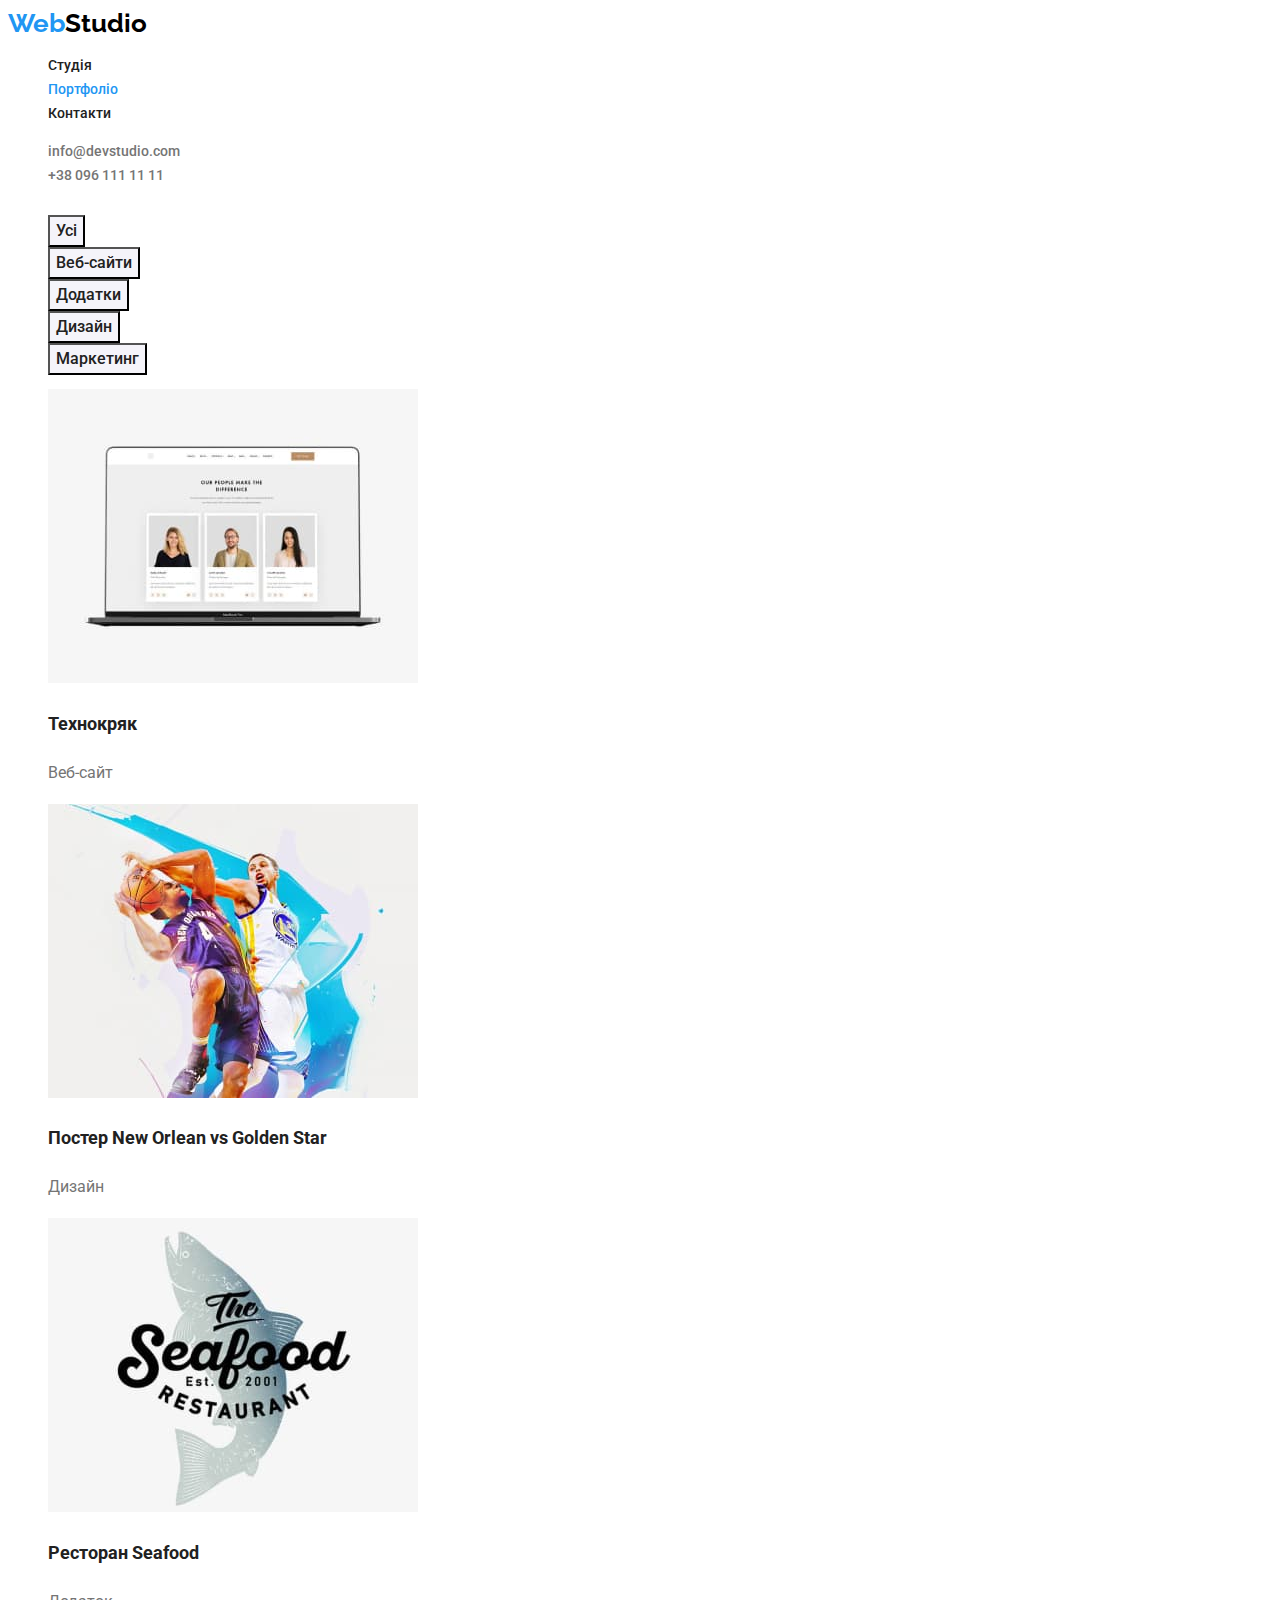
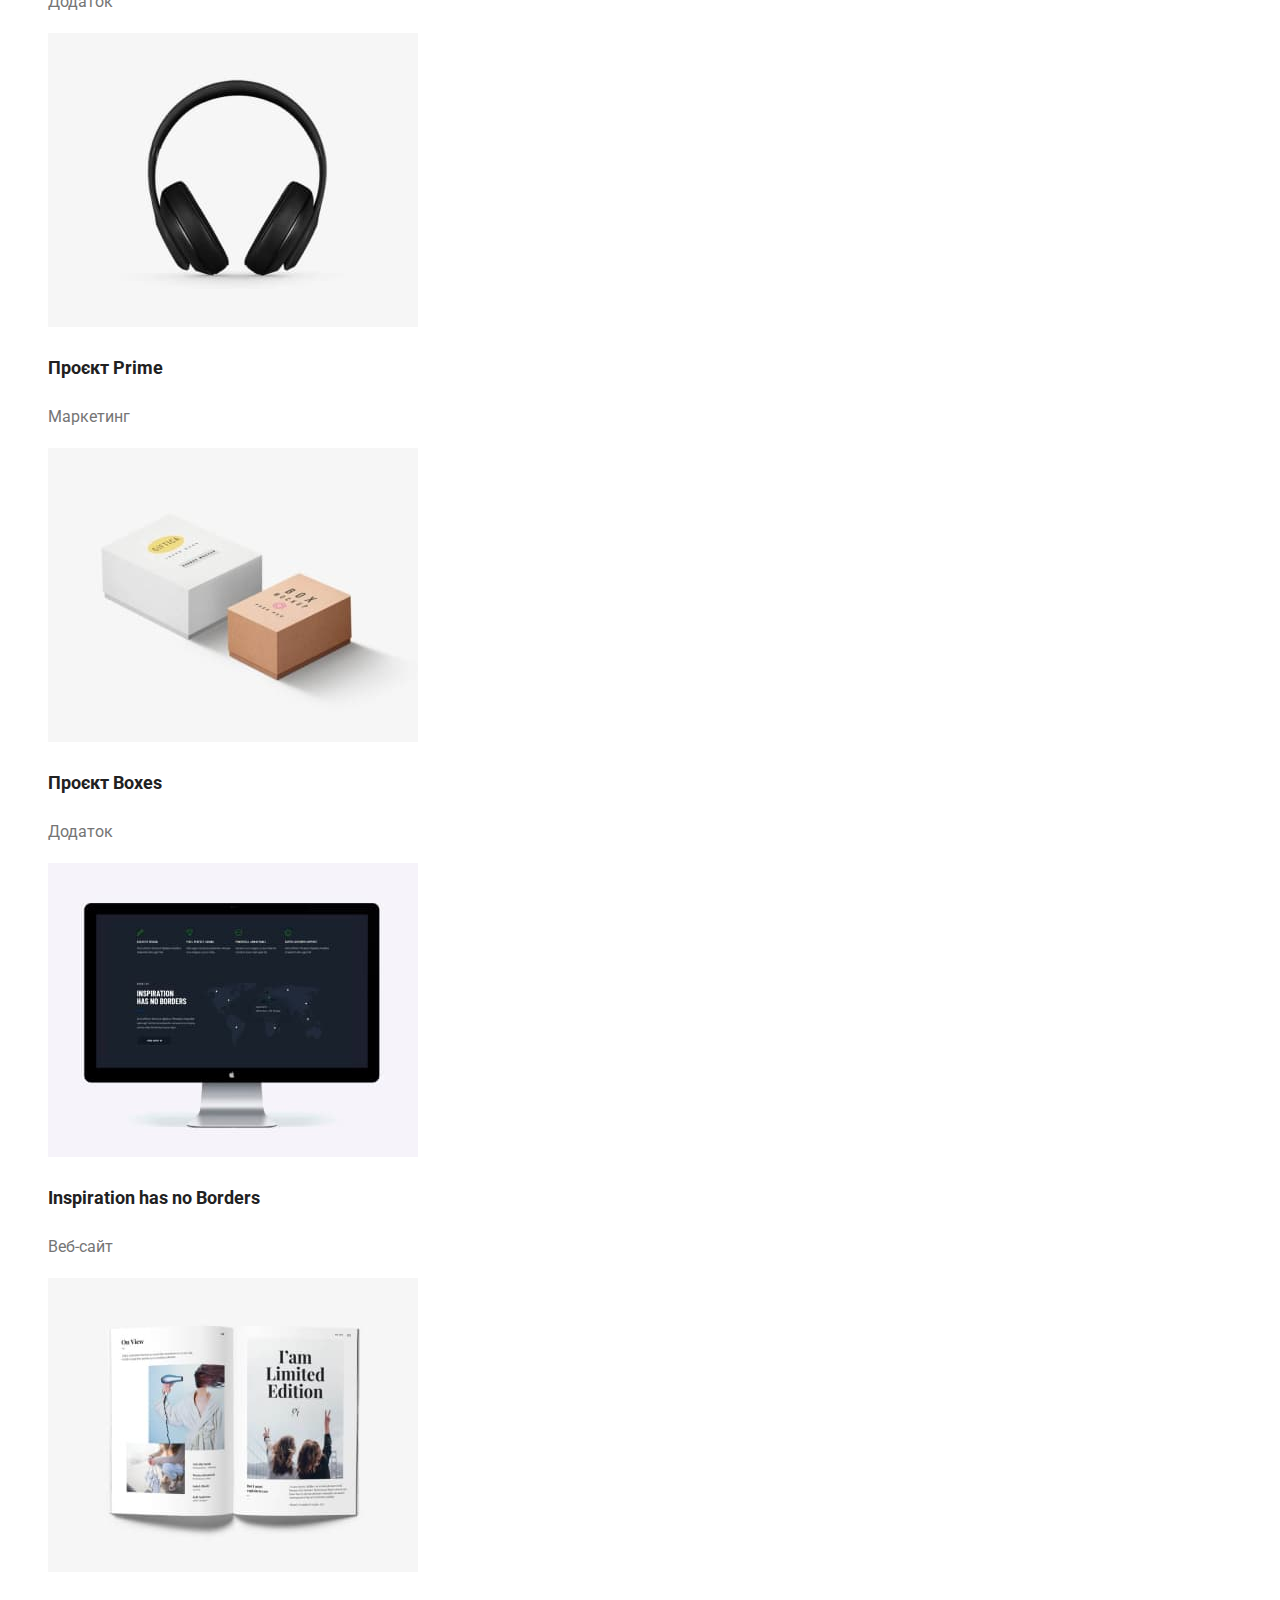
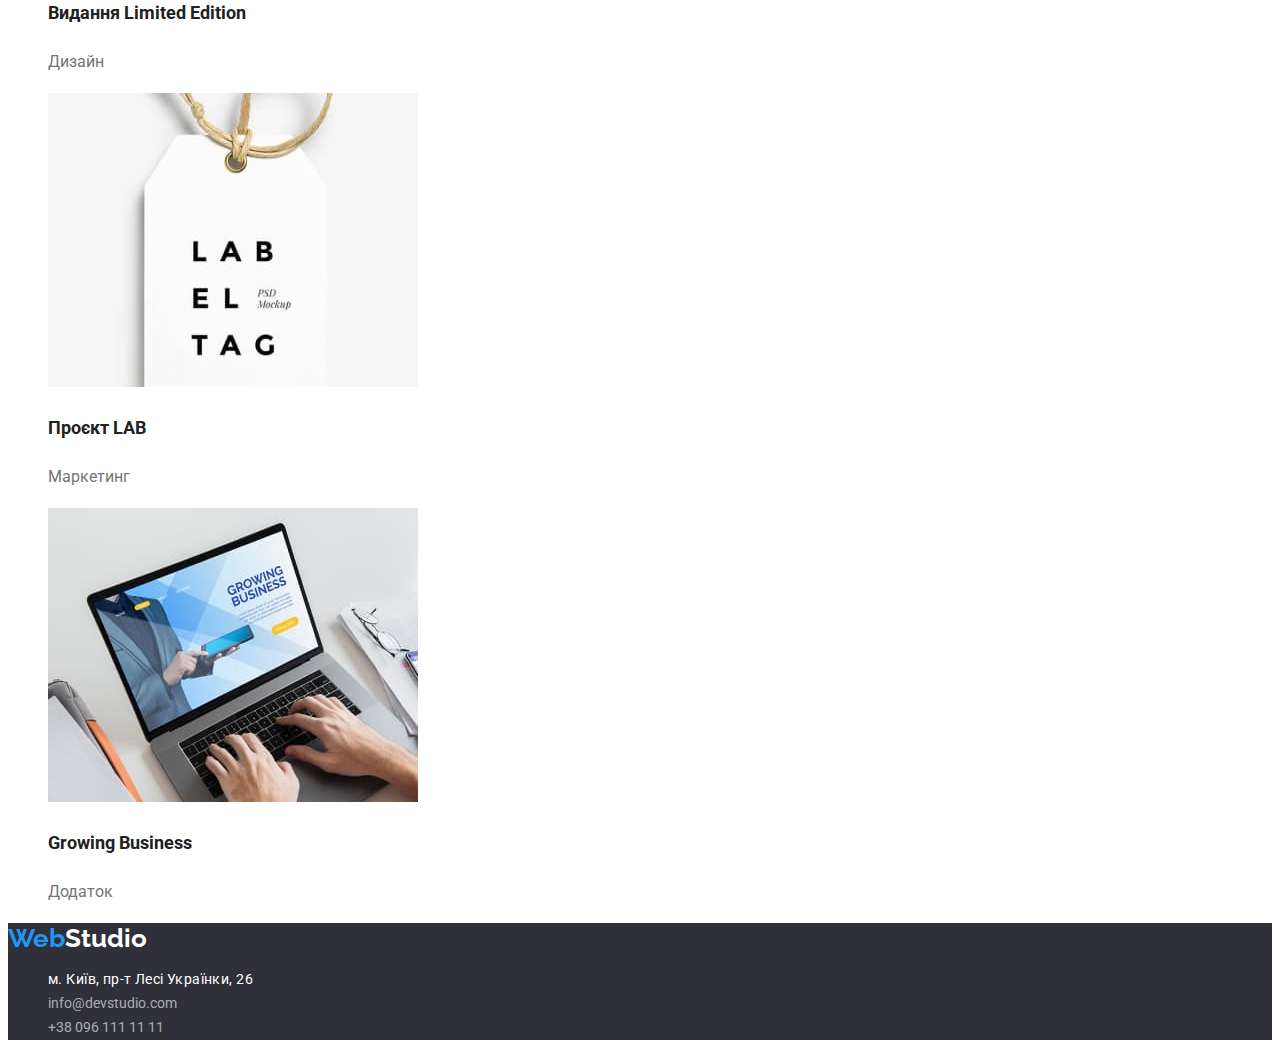
==== portfolio.html @ 7b1dbd2d "add files" ====
<!DOCTYPE html>
<html lang="uk">
<head>
    <meta charset="UTF-8">
    <meta http-equiv="X-UA-Compatible" content="IE=edge">
    <meta name="viewport" content="width=device-width, initial-scale=1.0">
    <title>Портфоліо</title>

    <link rel="preconnect" href="https://fonts.googleapis.com">
    <link rel="preconnect" href="https://fonts.gstatic.com" crossorigin>
    <link href="https://fonts.googleapis.com/css2?family=Raleway:wght@700&family=Roboto:wght@400;500;700;900&display=swap" rel="stylesheet">

    <link rel="stylesheet" href="./css/styles.css">
</head>
<body class="page">
    <header class="page-header">
        <nav>
            <a href="" class="logo"><span class="article">Web</span>Studio</a>
            <ul class="site-nav list">
                <li><a href="./index.html" class="link">Студія</a></li>
                <li><a href="./portfolio.html" class="link currrent">Портфоліо</a></li>
                <li><a href="" class="link">Контакти</a></li>
            </ul>
        </nav>
        <ul class="contacts list">
            <li><a href="mailto:info@devstudio.com" class="link">info@devstudio.com</a></li>
            <li><a href="tel:+380961111111" class="link">+38 096 111 11 11</a></li>
        </ul>
    </header>
    <main>
        <section>
            <!-- Тимчасовезначення тегу h1 -->
            <h1 class="visually-hidden">Наші проекти</h1>
            <ul class="project-items list">
                <li><button type="button" class="project-button">Усі</button></li>
                <li><button type="button" class="project-button">Веб-сайти</button></li>
                <li><button type="button" class="project-button">Додатки</button></li>
                <li><button type="button" class="project-button">Дизайн</button></li>
                <li><button type="button" class="project-button">Маркетинг</button></li>
            </ul>

            <ul class="project-items list">
                <li>
                    <img src="./images/img8.jpg" 
                    alt="ноутбук"
                    width="370"
                    height="294">
                    <h2 class="project-subtitle">Технокряк</h2>
                    <p class="project-desk">Веб-сайт</p>
                </li>
                <li>
                    <img src="./images/img9.jpg" 
                    alt="гра в баскетбол"
                    width="370"
                    height="294">
                    <h2 class="project-subtitle">Постер New Orlean vs Golden Star</h2>
                    <p class="project-desk">Дизайн</p>
                </li>
                <li>
                    <img src="./images/img10.jpg" 
                    alt="логотип ресторану риба"
                    width="370"
                    height="294">
                    <h2 class="project-subtitle">Ресторан Seafood</h2>
                    <p class="project-desk">Додаток</p>
                </li>
                <li>
                    <img src="./images/img11.jpg" 
                    alt="навушники"
                    width="370"
                    height="294">
                    <h2 class="project-subtitle">Проєкт Prime</h2>
                    <p class="project-desk">Маркетинг</p>
                </li>
                <li>
                    <img src="./images/img12.jpg" 
                    alt="дві коробки"
                    width="370"
                    height="294">
                    <h2 class="project-subtitle">Проєкт Boxes</h2>
                    <p class="project-desk">Додаток</p>
                </li>
                <li>
                    <img src="./images/img13.jpg" 
                    alt="монітор"
                    width="370"
                    height="294">
                    <h2 class="project-subtitle">Inspiration has no Borders</h2>
                    <p class="project-desk">Веб-сайт</p>
                </li>
                <li>
                    <img src="./images/img14.jpg" 
                    alt="журнал"
                    width="370"
                    height="294">
                    <h2 class="project-subtitle">Видання Limited Edition</h2>
                    <p class="project-desk">Дизайн</p>
                </li>
                <li>
                    <img src="./images/img15.jpg" 
                    alt="бірка"
                    width="370"
                    height="294">
                    <h2 class="project-subtitle">Проєкт LAB</h2>
                    <p class="project-desk">Маркетинг</p>
                </li>
                <li>
                    <img src="./images/img16.jpg" 
                    alt="руки на клавіатурі ноутбука"
                    width="370"
                    height="294">
                    <h2 class="project-subtitle">Growing Business</h2>
                    <p class="project-desk">Додаток</p>
                </li>
            </ul>
           
        </section>

    </main>

    <footer class="footer-page">
        <a href="./index.html" class="logo-second"><span class="article">Web</span>Studio</a>
        <address class="footer-address">
            <ul class="footer-contacs list">
                <li><a href="https://goo.gl/maps/CPtrU1FHBa2aNyZL9" target="_blank" rel="noopener noreferrer nofollow" class="links">м. Київ, пр-т Лесі Українки, 26</a></li>
                <li><a href="mailto:info@devstudio.com" class="link">info@devstudio.com</a></li>
                <li><a href="tel:+380961111111" class="link">+38 096 111 11 11</a></li>
            </ul>
        </address>
    </footer>
    
</body>
</html>
---- css/styles.css ----
:root {
    --main-light-color: #FFFFFF;
    --main-font-color: #757575;
    --second-font-color: #212121;
    --accent-color: #2196F3;
    --second-accent-color: #188CE8;
    --logo-color: #000000;
    --border-bgr-color: #2F303A;
    --team-bgr-color: #F5F4FA;
    --footer-contacs-color: rgba(255, 255, 255, 0.6);

}

body {
    background-color: var(--main-light-color);
    color: var(--main-font-color);
    font-family: 'Roboto', sans-serif;
    font-size: 14px;
    line-height: 1.71;
    
}

.list {
    list-style: none;
}

.logo {
    color: var(--logo-color);
    font-family: 'Raleway', sans-serif;
    font-style: normal;
    font-weight: 700;
    font-size: 26px;
    line-height: 1.2;
    text-decoration: none;
}

.article {
    color: var(--accent-color);
}

.site-nav .link {
    color: var(--second-font-color);
    font-weight: 500;
    font-size: 14px;
    line-height: 1.14;
    text-decoration: none;
}

.site-nav .link:hover, 
.site-nav .link:focus {
    color: var(--accent-color);
}

.site-nav .link.currrent {
    color: var(--accent-color);
}

.contacts .link {
    color: var(--main-font-color);
    font-weight: 500;
    font-size: 14px;
    line-height: 1.14;
    text-decoration: none;
}

.contacts .link:hover,
.contacts .link:focus {
    color: var(--accent-color);
}

.hero {
    background: var(--border-bgr-color);
}

.hero-title {
    color: var(--main-light-color);
    font-weight: 900;
    font-size: 44px;
    line-height: 1.36;
    text-align: center;
    text-transform: uppercase;
}

.hero-button {
    font-family: inherit;
    background: var(--accent-color);
    color: var(--main-light-color);
    font-weight: 700;
    font-size: 16px;
    line-height: 1.875;
    cursor: pointer;
}

.hero-button:hover,
.hero-button:focus {
    background: var(--second-accent-color);
}


.advantages-subtitle {
    color: var(--second-font-color);
    font-weight: 700;
    font-size: 14px;
    line-height: 1.14;
    text-transform: uppercase;
}

.work-title, .team-title {
    color: var(--second-font-color);
    font-weight: 700;
    font-size: 36px;
    line-height: 1.17;
    text-align: center;
}

.team {
    background: var(--team-bgr-color);
}

.team-subtitle {
    color: var(--second-font-color);
    font-weight: 500;
    font-size: 16px;
    line-height: 1.19;
}

.team-aside {
    background: var(--main-light-color);
}

.footer-page {
    background: var(--border-bgr-color);
}

.logo-second {
    color: var(--main-light-color);
    font-family: 'Raleway', sans-serif;
    font-style: normal;
    font-weight: 700;
    font-size: 26px;
    line-height: 1.2;
    text-decoration: none;
}

.footer-contacs .link {
    color: var(--footer-contacs-color);
    font-family: inherit;
    font-style: normal;
    font-size: 14px;
    line-height: 1.71;
    text-decoration: none;
}

.footer-contacs .link:hover,
.footer-contacs .link:focus {
    color: var(--accent-color);
}


.footer-contacs .links {
    color: var(--main-light-color);
    font-family: inherit;
    font-style: normal;
    font-size: 14px;
    line-height: 1.71;
    letter-spacing: 0.03em;
    text-decoration: none;


}

.project-button {
    font-family: inherit;
    font-style: normal;
    background: var(--team-bgr-color);
    color: var(--second-font-color);
    font-weight: 500;
    font-size: 16px;
    line-height: 1.625;
    cursor: pointer;
}

.project-items .project-button:hover, 
.project-items .project-button:focus {
    background: var(--accent-color);
    color: var(--main-light-color);
}

.project-subtitle {
    color: var(--second-font-color);
    font-weight: 700;
    font-size: 18px;
    line-height: 2.0;
}

.project-desk {
    font-size: 16px;
    line-height: 1.875;
}

.visually-hidden {
    white-space: nowrap;
    width: 1px;
    height: 1px;
    overflow: hidden;
    border: 0;
    padding: 0;
    clip: rect(0 0 0 0);
    clip-path: inset(50%);
    margin: -1px;
}
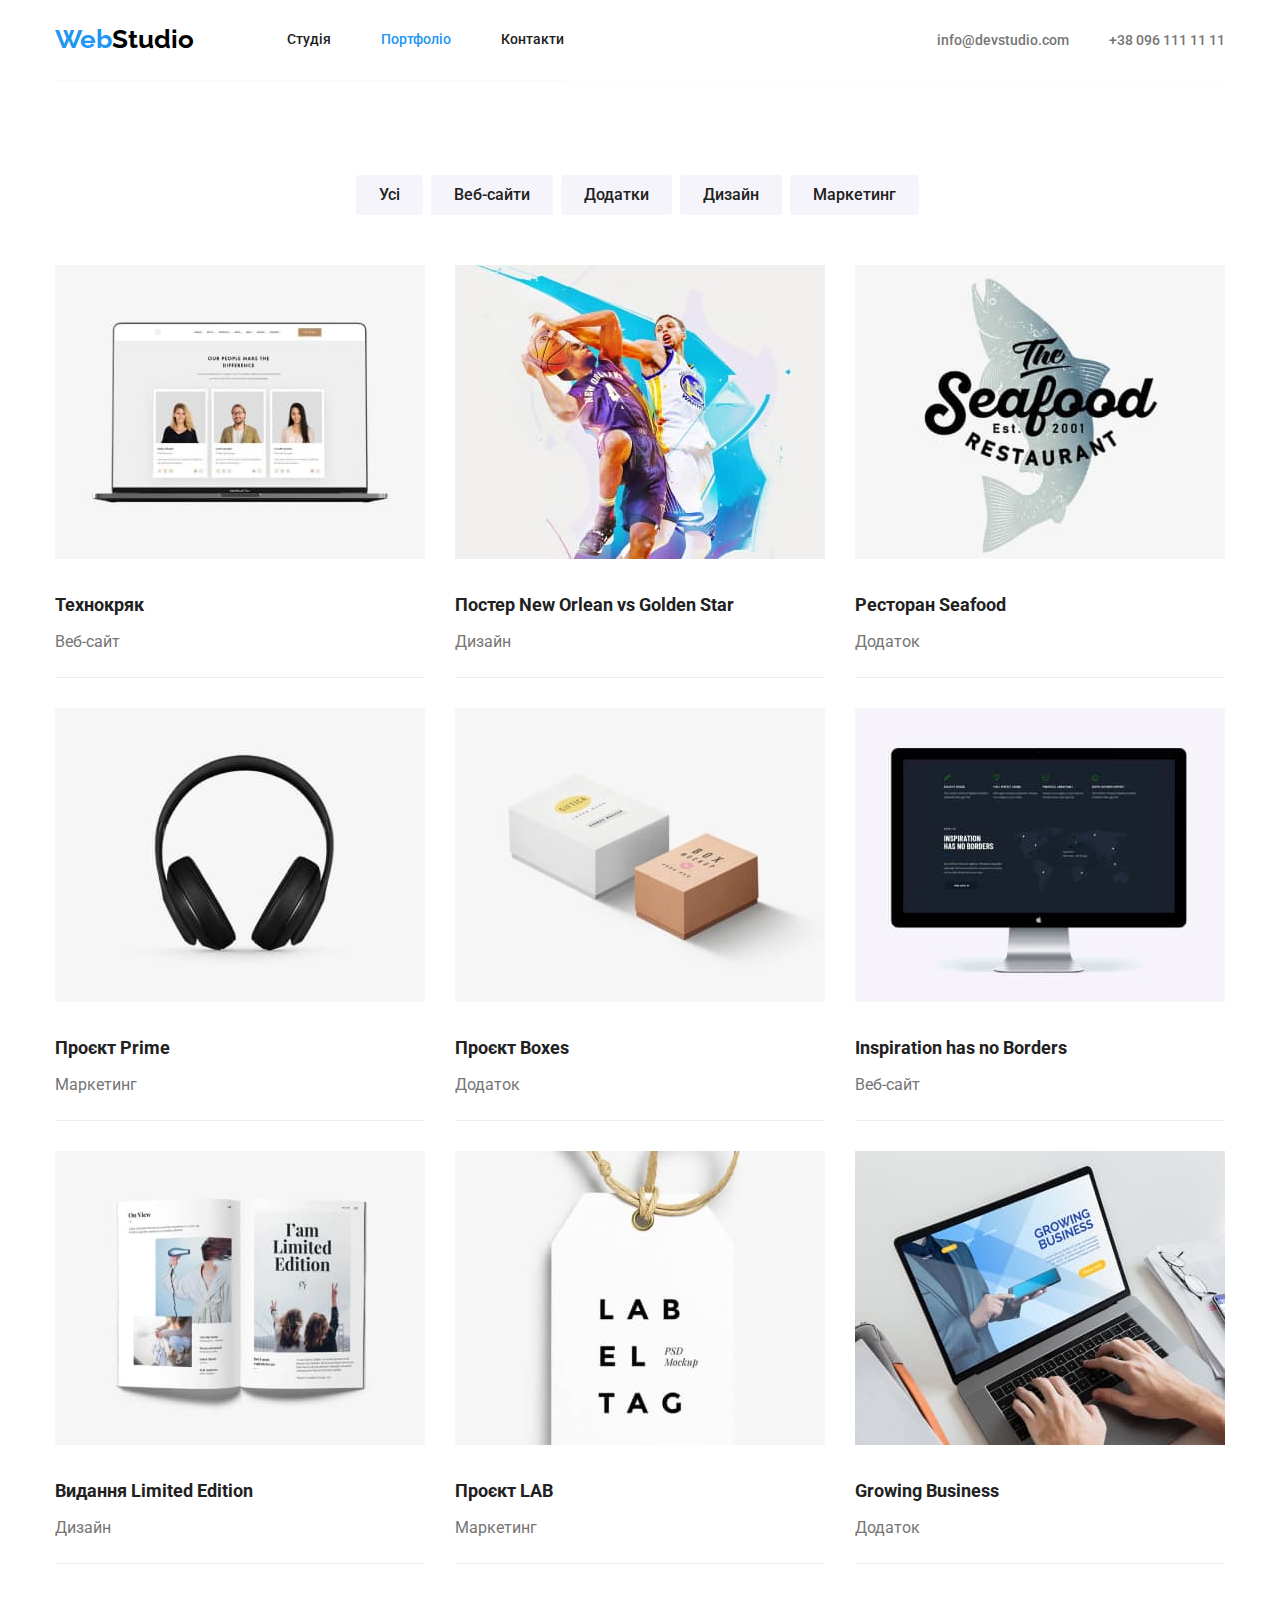
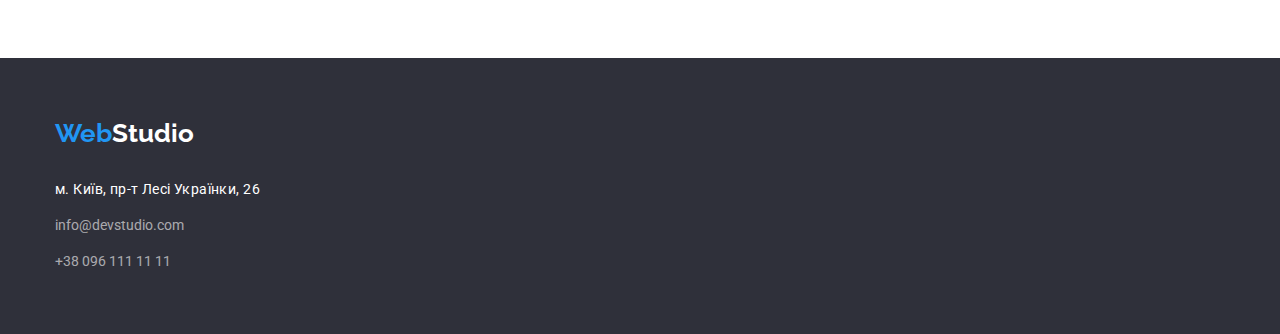
==== commit 99d80d3a: "projects" ====
--- a/portfolio.html
+++ b/portfolio.html
@@ -10,37 +10,43 @@
     <link rel="preconnect" href="https://fonts.gstatic.com" crossorigin>
     <link href="https://fonts.googleapis.com/css2?family=Raleway:wght@700&family=Roboto:wght@400;500;700;900&display=swap" rel="stylesheet">
 
+    <link rel="stylesheet" href="https://cdnjs.cloudflare.com/ajax/libs/modern-normalize/1.1.0/modern-normalize.min.css">
+    
     <link rel="stylesheet" href="./css/styles.css">
 </head>
 <body class="page">
-    <header class="page-header">
-        <nav>
+    <header class="page-header container">
+    <div class="main-header">
+        <nav class="main-header">
             <a href="" class="logo"><span class="article">Web</span>Studio</a>
             <ul class="site-nav list">
-                <li><a href="./index.html" class="link">Студія</a></li>
-                <li><a href="./portfolio.html" class="link currrent">Портфоліо</a></li>
-                <li><a href="" class="link">Контакти</a></li>
+                <li class="item"><a href="./index.html" class="link">Студія</a></li>
+                <li class="item"><a href="./portfolio.html" class="link currrent">Портфоліо</a></li>
+                <li class="item"><a href="" class="link">Контакти</a></li>
             </ul>
         </nav>
         <ul class="contacts list">
-            <li><a href="mailto:info@devstudio.com" class="link">info@devstudio.com</a></li>
-            <li><a href="tel:+380961111111" class="link">+38 096 111 11 11</a></li>
+            <li class="item"><a href="mailto:info@devstudio.com" class="link">info@devstudio.com</a></li>
+            <li class="item"><a href="tel:+380961111111" class="link">+38 096 111 11 11</a></li>
         </ul>
+    </div>
     </header>
     <main>
         <section>
+        <div class="container section">
             <!-- Тимчасовезначення тегу h1 -->
             <h1 class="visually-hidden">Наші проекти</h1>
+            
+            <ul class="project-battons list">
+                <li class="item"><button type="button" class="project-button">Усі</button></li>
+                <li class="item"><button type="button" class="project-button">Веб-сайти</button></li>
+                <li class="item"><button type="button" class="project-button">Додатки</button></li>
+                <li class="item"><button type="button" class="project-button">Дизайн</button></li>
+                <li class="item"><button type="button" class="project-button">Маркетинг</button></li>
+            </ul>
+            
             <ul class="project-items list">
-                <li><button type="button" class="project-button">Усі</button></li>
-                <li><button type="button" class="project-button">Веб-сайти</button></li>
-                <li><button type="button" class="project-button">Додатки</button></li>
-                <li><button type="button" class="project-button">Дизайн</button></li>
-                <li><button type="button" class="project-button">Маркетинг</button></li>
-            </ul>
-
-            <ul class="project-items list">
-                <li>
+                <li class="item">
                     <img src="./images/img8.jpg" 
                     alt="ноутбук"
                     width="370"
@@ -48,7 +54,7 @@
                     <h2 class="project-subtitle">Технокряк</h2>
                     <p class="project-desk">Веб-сайт</p>
                 </li>
-                <li>
+                <li class="item">
                     <img src="./images/img9.jpg" 
                     alt="гра в баскетбол"
                     width="370"
@@ -56,7 +62,7 @@
                     <h2 class="project-subtitle">Постер New Orlean vs Golden Star</h2>
                     <p class="project-desk">Дизайн</p>
                 </li>
-                <li>
+                <li class="item">
                     <img src="./images/img10.jpg" 
                     alt="логотип ресторану риба"
                     width="370"
@@ -64,7 +70,7 @@
                     <h2 class="project-subtitle">Ресторан Seafood</h2>
                     <p class="project-desk">Додаток</p>
                 </li>
-                <li>
+                <li class="item">
                     <img src="./images/img11.jpg" 
                     alt="навушники"
                     width="370"
@@ -72,7 +78,7 @@
                     <h2 class="project-subtitle">Проєкт Prime</h2>
                     <p class="project-desk">Маркетинг</p>
                 </li>
-                <li>
+                <li class="item">
                     <img src="./images/img12.jpg" 
                     alt="дві коробки"
                     width="370"
@@ -80,7 +86,7 @@
                     <h2 class="project-subtitle">Проєкт Boxes</h2>
                     <p class="project-desk">Додаток</p>
                 </li>
-                <li>
+                <li class="item">
                     <img src="./images/img13.jpg" 
                     alt="монітор"
                     width="370"
@@ -88,7 +94,7 @@
                     <h2 class="project-subtitle">Inspiration has no Borders</h2>
                     <p class="project-desk">Веб-сайт</p>
                 </li>
-                <li>
+                <li class="item">
                     <img src="./images/img14.jpg" 
                     alt="журнал"
                     width="370"
@@ -96,7 +102,7 @@
                     <h2 class="project-subtitle">Видання Limited Edition</h2>
                     <p class="project-desk">Дизайн</p>
                 </li>
-                <li>
+                <li class="item">
                     <img src="./images/img15.jpg" 
                     alt="бірка"
                     width="370"
@@ -104,7 +110,7 @@
                     <h2 class="project-subtitle">Проєкт LAB</h2>
                     <p class="project-desk">Маркетинг</p>
                 </li>
-                <li>
+                <li class="item">
                     <img src="./images/img16.jpg" 
                     alt="руки на клавіатурі ноутбука"
                     width="370"
@@ -113,20 +119,22 @@
                     <p class="project-desk">Додаток</p>
                 </li>
             </ul>
-           
+        </div>
         </section>
 
     </main>
 
     <footer class="footer-page">
+    <div class="container footer-main">
         <a href="./index.html" class="logo-second"><span class="article">Web</span>Studio</a>
         <address class="footer-address">
             <ul class="footer-contacs list">
-                <li><a href="https://goo.gl/maps/CPtrU1FHBa2aNyZL9" target="_blank" rel="noopener noreferrer nofollow" class="links">м. Київ, пр-т Лесі Українки, 26</a></li>
-                <li><a href="mailto:info@devstudio.com" class="link">info@devstudio.com</a></li>
-                <li><a href="tel:+380961111111" class="link">+38 096 111 11 11</a></li>
+                <li class="item"><a href="https://goo.gl/maps/CPtrU1FHBa2aNyZL9" target="_blank" rel="noopener noreferrer nofollow" class="links">м. Київ, пр-т Лесі Українки, 26</a></li>
+                <li class="item"><a href="mailto:info@devstudio.com" class="link">info@devstudio.com</a></li>
+                <li class="item"><a href="tel:+380961111111" class="link">+38 096 111 11 11</a></li>
             </ul>
         </address>
+    </div>
     </footer>
     
 </body>
--- a/css/styles.css
+++ b/css/styles.css
@@ -22,6 +22,36 @@
 
 .list {
     list-style: none;
+    
+}
+
+h1, 
+h2,
+h3,
+p,
+ul
+ {
+    padding: 0;
+    margin: 0;
+}
+
+.container {
+    margin: 0 auto;
+    width: 1200px;
+    padding-left: 15px;
+    padding-right: 15px;
+}
+
+.section {
+    padding-top: 94px;
+    padding-bottom: 94px;
+}
+
+.main-header {
+    display: flex;
+    align-items: center;
+    border-bottom: 1px solid #EEEEEE40;
+    justify-content: ;
 }
 
 .logo {
@@ -32,19 +62,31 @@
     font-size: 26px;
     line-height: 1.2;
     text-decoration: none;
+    margin-right: 93px;
 }
 
 .article {
     color: var(--accent-color);
 }
 
+.site-nav {
+    display: flex;
+    
+}
+
 .site-nav .link {
     color: var(--second-font-color);
     font-weight: 500;
     font-size: 14px;
     line-height: 1.14;
     text-decoration: none;
-}
+    display: block;
+    padding-top: 32px;
+    padding-bottom: 32px;
+   
+}
+
+
 
 .site-nav .link:hover, 
 .site-nav .link:focus {
@@ -55,12 +97,28 @@
     color: var(--accent-color);
 }
 
+.site-nav .item {
+    margin-right: 50px;
+}
+
+.site-nav .item:last-child {
+    margin-right: 0;
+}
+
+.contacts {
+    display: flex;
+    margin-left: auto;
+}
+
 .contacts .link {
     color: var(--main-font-color);
     font-weight: 500;
     font-size: 14px;
     line-height: 1.14;
     text-decoration: none;
+    display: block;
+    padding-top: 32px;
+    padding-bottom: 32px;
 }
 
 .contacts .link:hover,
@@ -68,16 +126,29 @@
     color: var(--accent-color);
 }
 
+.contacts .item + .item {
+    margin-left: 40px;
+}
+
 .hero {
+    padding-top: 200px;
+    padding-bottom: 200px;
     background: var(--border-bgr-color);
+    text-align: center;
+   
+  
 }
 
 .hero-title {
+    margin-top: 0;
+    margin-bottom: 30px;
+    margin-left: auto;
+    margin-right: auto;
+    width: 696px;
     color: var(--main-light-color);
     font-weight: 900;
     font-size: 44px;
     line-height: 1.36;
-    text-align: center;
     text-transform: uppercase;
 }
 
@@ -88,6 +159,10 @@
     font-weight: 700;
     font-size: 16px;
     line-height: 1.875;
+    border-radius: 4px;
+    padding: 10px 24px;
+    text-align: center;
+    border: 1px solid transparent;
     cursor: pointer;
 }
 
@@ -96,8 +171,22 @@
     background: var(--second-accent-color);
 }
 
+.advantages-items {
+    display: flex;
+}
+
+.advantages-items .item {
+    width: 270px;
+}
+
+.advantages-items .item + .item {
+    margin-left: 30px;
+}
+
+
 
 .advantages-subtitle {
+    margin-bottom: 10px;
     color: var(--second-font-color);
     font-weight: 700;
     font-size: 14px;
@@ -105,27 +194,75 @@
     text-transform: uppercase;
 }
 
+.work-section {
+    padding-top: 0;
+    
+
+}
+
+.work-items {
+    display: flex;
+    
+}
+
+.work-items .item {
+    margin-right: 30px;
+}
+
+.work-items .item:last-child {
+    margin-right: 0;
+}
+
+
 .work-title, .team-title {
+    margin-bottom: 50px;
     color: var(--second-font-color);
     font-weight: 700;
     font-size: 36px;
     line-height: 1.17;
     text-align: center;
+    
 }
 
 .team {
     background: var(--team-bgr-color);
 }
 
+.team-items {
+    display: flex;
+}
+
+.team-items .item {
+    margin-right: 30px;
+}
+
+.team-items .item:last-child {
+    margin-right: 0;
+}
+
+.team-aside {
+    padding-top: 30px;
+    padding-bottom: 30px;
+    
+    
+}
+
 .team-subtitle {
+    margin-bottom: 10px;
     color: var(--second-font-color);
     font-weight: 500;
     font-size: 16px;
     line-height: 1.19;
 }
 
+.footer-main {
+    padding-top: 60px;
+    padding-bottom: 60px;
+}
+
 .team-aside {
     background: var(--main-light-color);
+    text-align: center;
 }
 
 .footer-page {
@@ -140,6 +277,20 @@
     font-size: 26px;
     line-height: 1.2;
     text-decoration: none;
+   
+    
+}
+
+.footer-contacs {
+    margin-top: 28px;
+}
+
+.footer-contacs .item {
+    margin-bottom: 12px;
+}
+
+.footer-contacs .item:last-child {
+    margin-bottom: 0;
 }
 
 .footer-contacs .link {
@@ -169,6 +320,8 @@
 
 }
 
+
+
 .project-button {
     font-family: inherit;
     font-style: normal;
@@ -177,11 +330,37 @@
     font-weight: 500;
     font-size: 16px;
     line-height: 1.625;
+    border-radius: 4px;
+    border: 1px solid transparent;
+    padding: 6px 22px;
+    text-align: center;
     cursor: pointer;
-}
-
-.project-items .project-button:hover, 
-.project-items .project-button:focus {
+   
+}
+
+.project-battons {
+    width: 569px;
+    display: flex;
+    margin-left: auto;
+    margin-right: auto;
+    
+ 
+}
+
+.project-battons .item {
+    margin-right: 8px;
+    margin-bottom: 50px;
+   
+
+}
+
+.project-battons .item:last-child {
+    margin-right: 0;
+
+}
+
+.project-battons .project-button:hover, 
+.project-battons .project-button:focus {
     background: var(--accent-color);
     color: var(--main-light-color);
 }
@@ -191,11 +370,34 @@
     font-weight: 700;
     font-size: 18px;
     line-height: 2.0;
+    margin-top: 20px;
+    margin-bottom: 4px;
 }
 
 .project-desk {
     font-size: 16px;
     line-height: 1.875;
+    margin-bottom: 20px;
+}
+
+.project-items {
+    display: flex;
+    flex-wrap: wrap;
+   
+}
+
+.project-items .item {
+    border-bottom: 1px solid #EEEEEE;
+    
+}
+
+.project-items .item:not(:nth-child(3n)) {
+    margin-right: 30px;
+    
+}
+
+.project-items .item:not(:nth-last-child(-n + 3)) {
+    margin-bottom: 30px;
 }
 
 .visually-hidden {
@@ -208,4 +410,4 @@
     clip: rect(0 0 0 0);
     clip-path: inset(50%);
     margin: -1px;
-}+}
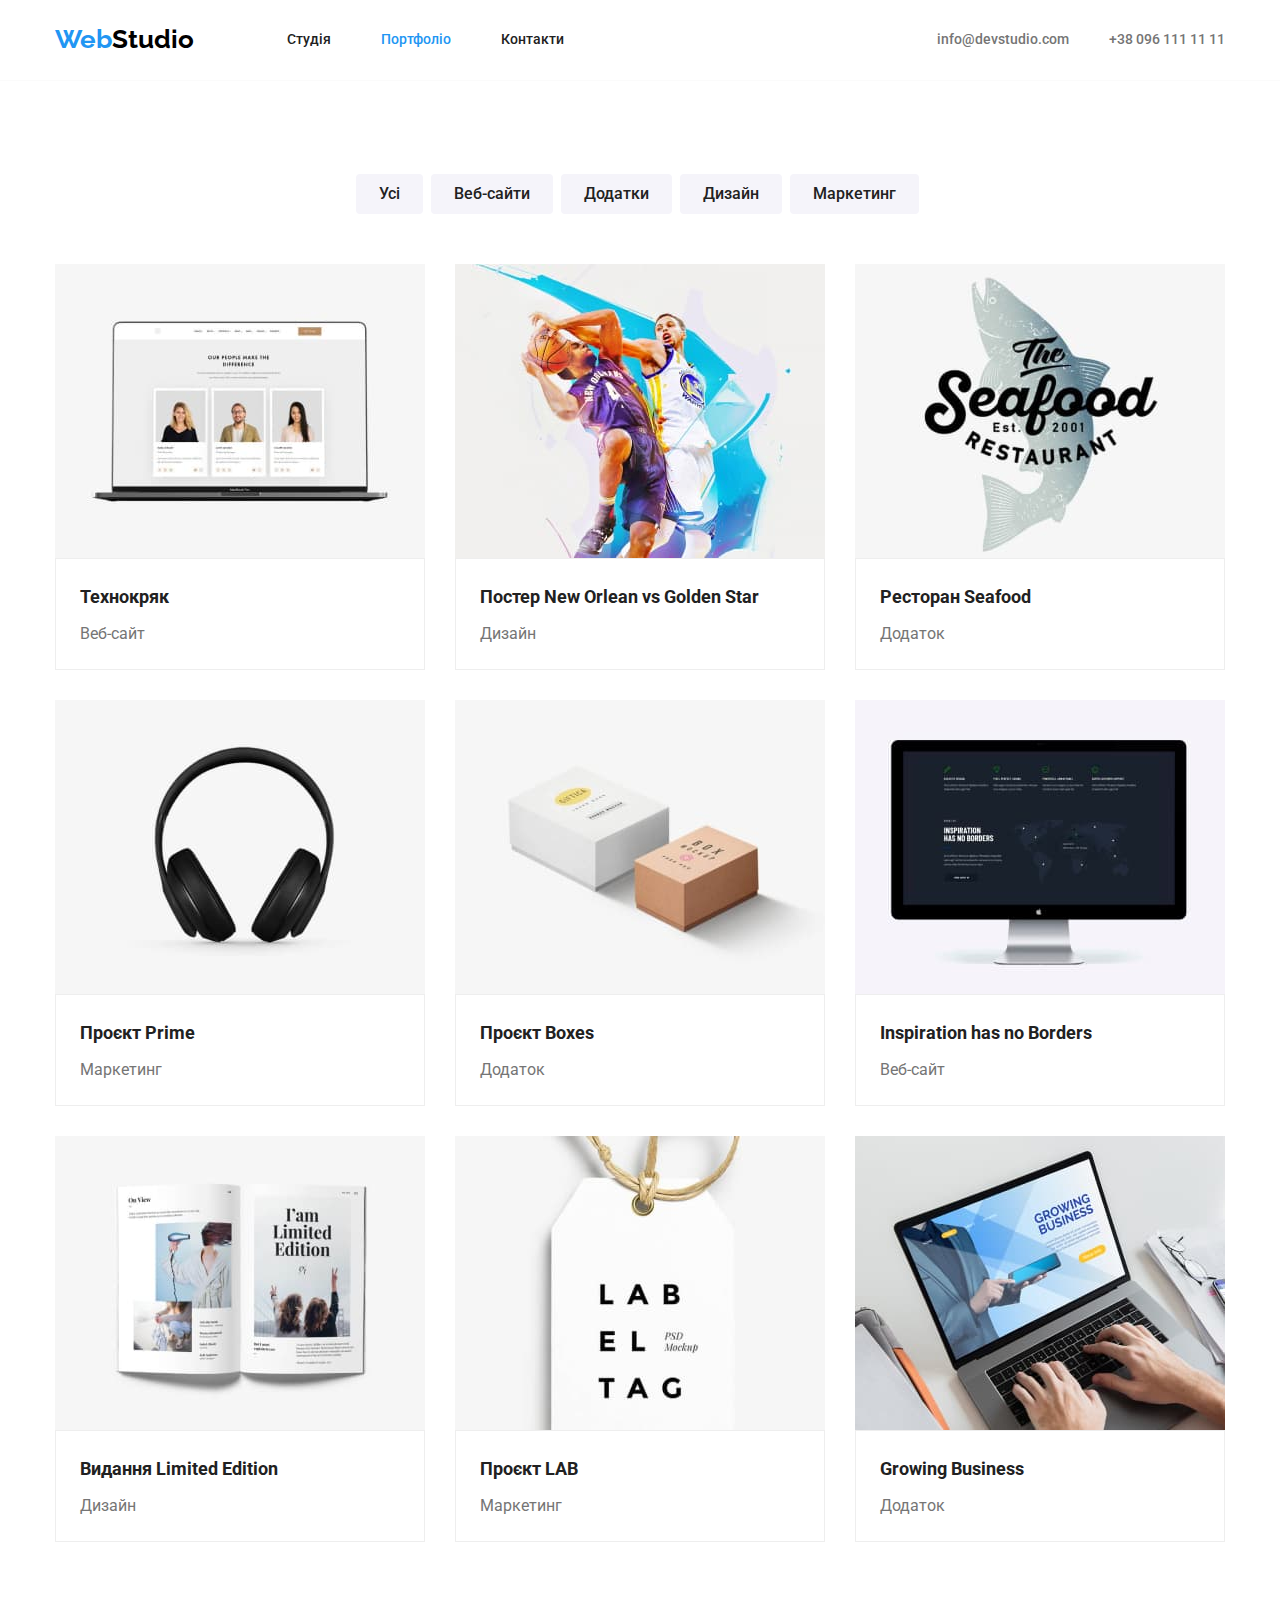
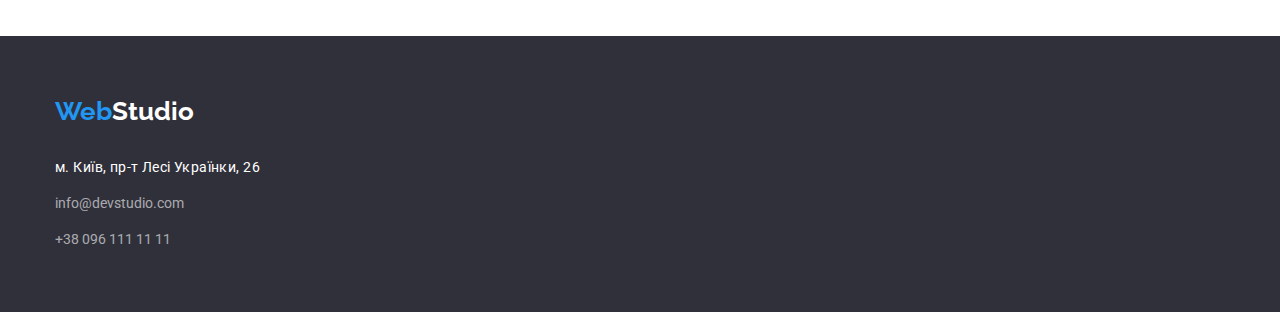
==== commit f0cb14d2: "corection" ====
--- a/portfolio.html
+++ b/portfolio.html
@@ -1,141 +1,217 @@
 <!DOCTYPE html>
 <html lang="uk">
-<head>
-    <meta charset="UTF-8">
-    <meta http-equiv="X-UA-Compatible" content="IE=edge">
-    <meta name="viewport" content="width=device-width, initial-scale=1.0">
+  <head>
+    <meta charset="UTF-8" />
+    <meta http-equiv="X-UA-Compatible" content="IE=edge" />
+    <meta name="viewport" content="width=device-width, initial-scale=1.0" />
     <title>Портфоліо</title>
 
-    <link rel="preconnect" href="https://fonts.googleapis.com">
-    <link rel="preconnect" href="https://fonts.gstatic.com" crossorigin>
-    <link href="https://fonts.googleapis.com/css2?family=Raleway:wght@700&family=Roboto:wght@400;500;700;900&display=swap" rel="stylesheet">
-
-    <link rel="stylesheet" href="https://cdnjs.cloudflare.com/ajax/libs/modern-normalize/1.1.0/modern-normalize.min.css">
-    
-    <link rel="stylesheet" href="./css/styles.css">
-</head>
-<body class="page">
-    <header class="page-header container">
-    <div class="main-header">
+    <link rel="preconnect" href="https://fonts.googleapis.com" />
+    <link rel="preconnect" href="https://fonts.gstatic.com" crossorigin />
+    <link
+      href="https://fonts.googleapis.com/css2?family=Raleway:wght@700&family=Roboto:wght@400;500;700;900&display=swap"
+      rel="stylesheet"
+    />
+
+    <link
+      rel="stylesheet"
+      href="https://cdnjs.cloudflare.com/ajax/libs/modern-normalize/1.1.0/modern-normalize.min.css"
+    />
+
+    <link rel="stylesheet" href="./css/styles.css" />
+  </head>
+  <body class="page">
+    <header class="page-header">
+      <div class="main-header container">
         <nav class="main-header">
-            <a href="" class="logo"><span class="article">Web</span>Studio</a>
-            <ul class="site-nav list">
-                <li class="item"><a href="./index.html" class="link">Студія</a></li>
-                <li class="item"><a href="./portfolio.html" class="link currrent">Портфоліо</a></li>
-                <li class="item"><a href="" class="link">Контакти</a></li>
-            </ul>
+          <a href="" class="logo"><span class="article">Web</span>Studio</a>
+          <ul class="site-nav list">
+            <li class="item"><a href="./index.html" class="link">Студія</a></li>
+            <li class="item">
+              <a href="./portfolio.html" class="link currrent">Портфоліо</a>
+            </li>
+            <li class="item"><a href="" class="link">Контакти</a></li>
+          </ul>
         </nav>
         <ul class="contacts list">
-            <li class="item"><a href="mailto:info@devstudio.com" class="link">info@devstudio.com</a></li>
-            <li class="item"><a href="tel:+380961111111" class="link">+38 096 111 11 11</a></li>
+          <li class="item">
+            <a href="mailto:info@devstudio.com" class="link"
+              >info@devstudio.com</a
+            >
+          </li>
+          <li class="item">
+            <a href="tel:+380961111111" class="link">+38 096 111 11 11</a>
+          </li>
         </ul>
-    </div>
+      </div>
     </header>
     <main>
-        <section>
-        <div class="container section">
-            <!-- Тимчасовезначення тегу h1 -->
-            <h1 class="visually-hidden">Наші проекти</h1>
-            
-            <ul class="project-battons list">
-                <li class="item"><button type="button" class="project-button">Усі</button></li>
-                <li class="item"><button type="button" class="project-button">Веб-сайти</button></li>
-                <li class="item"><button type="button" class="project-button">Додатки</button></li>
-                <li class="item"><button type="button" class="project-button">Дизайн</button></li>
-                <li class="item"><button type="button" class="project-button">Маркетинг</button></li>
-            </ul>
-            
-            <ul class="project-items list">
-                <li class="item">
-                    <img src="./images/img8.jpg" 
-                    alt="ноутбук"
-                    width="370"
-                    height="294">
-                    <h2 class="project-subtitle">Технокряк</h2>
-                    <p class="project-desk">Веб-сайт</p>
-                </li>
-                <li class="item">
-                    <img src="./images/img9.jpg" 
-                    alt="гра в баскетбол"
-                    width="370"
-                    height="294">
-                    <h2 class="project-subtitle">Постер New Orlean vs Golden Star</h2>
-                    <p class="project-desk">Дизайн</p>
-                </li>
-                <li class="item">
-                    <img src="./images/img10.jpg" 
-                    alt="логотип ресторану риба"
-                    width="370"
-                    height="294">
-                    <h2 class="project-subtitle">Ресторан Seafood</h2>
-                    <p class="project-desk">Додаток</p>
-                </li>
-                <li class="item">
-                    <img src="./images/img11.jpg" 
-                    alt="навушники"
-                    width="370"
-                    height="294">
-                    <h2 class="project-subtitle">Проєкт Prime</h2>
-                    <p class="project-desk">Маркетинг</p>
-                </li>
-                <li class="item">
-                    <img src="./images/img12.jpg" 
-                    alt="дві коробки"
-                    width="370"
-                    height="294">
-                    <h2 class="project-subtitle">Проєкт Boxes</h2>
-                    <p class="project-desk">Додаток</p>
-                </li>
-                <li class="item">
-                    <img src="./images/img13.jpg" 
-                    alt="монітор"
-                    width="370"
-                    height="294">
-                    <h2 class="project-subtitle">Inspiration has no Borders</h2>
-                    <p class="project-desk">Веб-сайт</p>
-                </li>
-                <li class="item">
-                    <img src="./images/img14.jpg" 
-                    alt="журнал"
-                    width="370"
-                    height="294">
-                    <h2 class="project-subtitle">Видання Limited Edition</h2>
-                    <p class="project-desk">Дизайн</p>
-                </li>
-                <li class="item">
-                    <img src="./images/img15.jpg" 
-                    alt="бірка"
-                    width="370"
-                    height="294">
-                    <h2 class="project-subtitle">Проєкт LAB</h2>
-                    <p class="project-desk">Маркетинг</p>
-                </li>
-                <li class="item">
-                    <img src="./images/img16.jpg" 
-                    alt="руки на клавіатурі ноутбука"
-                    width="370"
-                    height="294">
-                    <h2 class="project-subtitle">Growing Business</h2>
-                    <p class="project-desk">Додаток</p>
-                </li>
-            </ul>
+      <section class="section">
+        <div class="container">
+          <!-- Тимчасовезначення тегу h1 -->
+          <h1 class="visually-hidden">Наші проекти</h1>
+
+          <ul class="project-battons list">
+            <li class="item">
+              <button type="button" class="project-button">Усі</button>
+            </li>
+            <li class="item">
+              <button type="button" class="project-button">Веб-сайти</button>
+            </li>
+            <li class="item">
+              <button type="button" class="project-button">Додатки</button>
+            </li>
+            <li class="item">
+              <button type="button" class="project-button">Дизайн</button>
+            </li>
+            <li class="item">
+              <button type="button" class="project-button">Маркетинг</button>
+            </li>
+          </ul>
+
+          <ul class="project-items list">
+            <li class="item">
+              <img
+                src="./images/img8.jpg"
+                alt="ноутбук"
+                width="370"
+                height="294"
+              />
+              <div class="project-text">
+                <h2 class="project-subtitle">Технокряк</h2>
+                <p class="project-desk">Веб-сайт</p>
+              </div>
+            </li>
+            <li class="item">
+              <img
+                src="./images/img9.jpg"
+                alt="гра в баскетбол"
+                width="370"
+                height="294"
+              />
+              <div class="project-text">
+                <h2 class="project-subtitle">
+                  Постер New Orlean vs Golden Star
+                </h2>
+                <p class="project-desk">Дизайн</p>
+              </div>
+            </li>
+            <li class="item">
+              <img
+                src="./images/img10.jpg"
+                alt="логотип ресторану риба"
+                width="370"
+                height="294"
+              />
+              <div class="project-text">
+                <h2 class="project-subtitle">Ресторан Seafood</h2>
+                <p class="project-desk">Додаток</p>
+              </div>
+            </li>
+            <li class="item">
+              <img
+                src="./images/img11.jpg"
+                alt="навушники"
+                width="370"
+                height="294"
+              />
+              <div class="project-text">
+                <h2 class="project-subtitle">Проєкт Prime</h2>
+                <p class="project-desk">Маркетинг</p>
+              </div>
+            </li>
+            <li class="item">
+              <img
+                src="./images/img12.jpg"
+                alt="дві коробки"
+                width="370"
+                height="294"
+              />
+              <div class="project-text">
+                <h2 class="project-subtitle">Проєкт Boxes</h2>
+                <p class="project-desk">Додаток</p>
+              </div>
+            </li>
+            <li class="item">
+              <img
+                src="./images/img13.jpg"
+                alt="монітор"
+                width="370"
+                height="294"
+              />
+              <div class="project-text">
+                <h2 class="project-subtitle">Inspiration has no Borders</h2>
+                <p class="project-desk">Веб-сайт</p>
+              </div>
+            </li>
+            <li class="item">
+              <img
+                src="./images/img14.jpg"
+                alt="журнал"
+                width="370"
+                height="294"
+              />
+              <div class="project-text">
+                <h2 class="project-subtitle">Видання Limited Edition</h2>
+                <p class="project-desk">Дизайн</p>
+              </div>
+            </li>
+            <li class="item">
+              <img
+                src="./images/img15.jpg"
+                alt="бірка"
+                width="370"
+                height="294"
+              />
+              <div class="project-text">
+                <h2 class="project-subtitle">Проєкт LAB</h2>
+                <p class="project-desk">Маркетинг</p>
+              </div>
+            </li>
+            <li class="item">
+              <img
+                src="./images/img16.jpg"
+                alt="руки на клавіатурі ноутбука"
+                width="370"
+                height="294"
+              />
+              <div class="project-text">
+                <h2 class="project-subtitle">Growing Business</h2>
+                <p class="project-desk">Додаток</p>
+              </div>
+            </li>
+          </ul>
         </div>
-        </section>
-
+      </section>
     </main>
 
     <footer class="footer-page">
-    <div class="container footer-main">
-        <a href="./index.html" class="logo-second"><span class="article">Web</span>Studio</a>
+      <div class="container">
+        <a href="./index.html" class="logo-second"
+          ><span class="article">Web</span>Studio</a
+        >
         <address class="footer-address">
-            <ul class="footer-contacs list">
-                <li class="item"><a href="https://goo.gl/maps/CPtrU1FHBa2aNyZL9" target="_blank" rel="noopener noreferrer nofollow" class="links">м. Київ, пр-т Лесі Українки, 26</a></li>
-                <li class="item"><a href="mailto:info@devstudio.com" class="link">info@devstudio.com</a></li>
-                <li class="item"><a href="tel:+380961111111" class="link">+38 096 111 11 11</a></li>
-            </ul>
+          <ul class="footer-contacs list">
+            <li class="item">
+              <a
+                href="https://goo.gl/maps/CPtrU1FHBa2aNyZL9"
+                target="_blank"
+                rel="noopener noreferrer nofollow"
+                class="links"
+                >м. Київ, пр-т Лесі Українки, 26</a
+              >
+            </li>
+            <li class="item">
+              <a href="mailto:info@devstudio.com" class="link"
+                >info@devstudio.com</a
+              >
+            </li>
+            <li class="item">
+              <a href="tel:+380961111111" class="link">+38 096 111 11 11</a>
+            </li>
+          </ul>
         </address>
-    </div>
+      </div>
     </footer>
-    
-</body>
-</html>+  </body>
+</html>
--- a/css/styles.css
+++ b/css/styles.css
@@ -1,413 +1,379 @@
 :root {
-    --main-light-color: #FFFFFF;
-    --main-font-color: #757575;
-    --second-font-color: #212121;
-    --accent-color: #2196F3;
-    --second-accent-color: #188CE8;
-    --logo-color: #000000;
-    --border-bgr-color: #2F303A;
-    --team-bgr-color: #F5F4FA;
-    --footer-contacs-color: rgba(255, 255, 255, 0.6);
-
+  --main-light-color: #ffffff;
+  --main-font-color: #757575;
+  --second-font-color: #212121;
+  --accent-color: #2196f3;
+  --second-accent-color: #188ce8;
+  --logo-color: #000000;
+  --border-bgr-color: #2f303a;
+  --team-bgr-color: #f5f4fa;
+  --footer-contacs-color: rgba(255, 255, 255, 0.6);
 }
 
 body {
-    background-color: var(--main-light-color);
-    color: var(--main-font-color);
-    font-family: 'Roboto', sans-serif;
-    font-size: 14px;
-    line-height: 1.71;
-    
+  background-color: var(--main-light-color);
+  color: var(--main-font-color);
+  font-family: "Roboto", sans-serif;
+  font-size: 14px;
+  line-height: 1.71;
 }
 
 .list {
-    list-style: none;
-    
-}
-
-h1, 
+  list-style: none;
+}
+
+h1,
 h2,
 h3,
 p,
-ul
- {
-    padding: 0;
-    margin: 0;
+ul {
+  padding: 0;
+  margin: 0;
+}
+
+img {
+  display: block;
 }
 
 .container {
-    margin: 0 auto;
-    width: 1200px;
-    padding-left: 15px;
-    padding-right: 15px;
+  margin: 0 auto;
+  width: 1200px;
+  padding-left: 15px;
+  padding-right: 15px;
 }
 
 .section {
-    padding-top: 94px;
-    padding-bottom: 94px;
+  padding-top: 94px;
+  padding-bottom: 94px;
+}
+
+.page-header {
+  border-bottom: 1px solid #eeeeee40;
 }
 
 .main-header {
-    display: flex;
-    align-items: center;
-    border-bottom: 1px solid #EEEEEE40;
-    justify-content: ;
+  display: flex;
+  align-items: center;
+  justify-content: space-between;
 }
 
 .logo {
-    color: var(--logo-color);
-    font-family: 'Raleway', sans-serif;
-    font-style: normal;
-    font-weight: 700;
-    font-size: 26px;
-    line-height: 1.2;
-    text-decoration: none;
-    margin-right: 93px;
+  color: var(--logo-color);
+  font-family: "Raleway", sans-serif;
+  font-style: normal;
+  font-weight: 700;
+  font-size: 26px;
+  line-height: 1.2;
+  text-decoration: none;
+  margin-right: 93px;
 }
 
 .article {
-    color: var(--accent-color);
+  color: var(--accent-color);
 }
 
 .site-nav {
-    display: flex;
-    
+  display: flex;
 }
 
 .site-nav .link {
-    color: var(--second-font-color);
-    font-weight: 500;
-    font-size: 14px;
-    line-height: 1.14;
-    text-decoration: none;
-    display: block;
-    padding-top: 32px;
-    padding-bottom: 32px;
-   
-}
-
-
-
-.site-nav .link:hover, 
+  color: var(--second-font-color);
+  font-weight: 500;
+  font-size: 14px;
+  line-height: 1.14;
+  text-decoration: none;
+  display: block;
+  padding-top: 32px;
+  padding-bottom: 32px;
+}
+
+.site-nav .link:hover,
 .site-nav .link:focus {
-    color: var(--accent-color);
+  color: var(--accent-color);
 }
 
 .site-nav .link.currrent {
-    color: var(--accent-color);
+  color: var(--accent-color);
 }
 
 .site-nav .item {
-    margin-right: 50px;
+  margin-right: 50px;
 }
 
 .site-nav .item:last-child {
-    margin-right: 0;
+  margin-right: 0;
 }
 
 .contacts {
-    display: flex;
-    margin-left: auto;
+  display: flex;
+  margin-left: auto;
 }
 
 .contacts .link {
-    color: var(--main-font-color);
-    font-weight: 500;
-    font-size: 14px;
-    line-height: 1.14;
-    text-decoration: none;
-    display: block;
-    padding-top: 32px;
-    padding-bottom: 32px;
+  color: var(--main-font-color);
+  font-weight: 500;
+  font-size: 14px;
+  line-height: 1.14;
+  text-decoration: none;
+  display: block;
+  padding-top: 32px;
+  padding-bottom: 32px;
 }
 
 .contacts .link:hover,
 .contacts .link:focus {
-    color: var(--accent-color);
+  color: var(--accent-color);
 }
 
 .contacts .item + .item {
-    margin-left: 40px;
+  margin-left: 40px;
 }
 
 .hero {
-    padding-top: 200px;
-    padding-bottom: 200px;
-    background: var(--border-bgr-color);
-    text-align: center;
-   
-  
+  padding-top: 200px;
+  padding-bottom: 200px;
+  background: var(--border-bgr-color);
+  text-align: center;
 }
 
 .hero-title {
-    margin-top: 0;
-    margin-bottom: 30px;
-    margin-left: auto;
-    margin-right: auto;
-    width: 696px;
-    color: var(--main-light-color);
-    font-weight: 900;
-    font-size: 44px;
-    line-height: 1.36;
-    text-transform: uppercase;
+  margin-top: 0;
+  margin-bottom: 30px;
+  margin-left: auto;
+  margin-right: auto;
+  width: 696px;
+  color: var(--main-light-color);
+  font-weight: 900;
+  font-size: 44px;
+  line-height: 1.36;
+  text-transform: uppercase;
 }
 
 .hero-button {
-    font-family: inherit;
-    background: var(--accent-color);
-    color: var(--main-light-color);
-    font-weight: 700;
-    font-size: 16px;
-    line-height: 1.875;
-    border-radius: 4px;
-    padding: 10px 24px;
-    text-align: center;
-    border: 1px solid transparent;
-    cursor: pointer;
+  font-family: inherit;
+  background: var(--accent-color);
+  color: var(--main-light-color);
+  font-weight: 700;
+  font-size: 16px;
+  line-height: 1.875;
+  border-radius: 4px;
+  padding: 10px 24px;
+  text-align: center;
+  border: 1px solid transparent;
+  cursor: pointer;
 }
 
 .hero-button:hover,
 .hero-button:focus {
-    background: var(--second-accent-color);
+  background: var(--second-accent-color);
 }
 
 .advantages-items {
-    display: flex;
+  display: flex;
 }
 
 .advantages-items .item {
-    width: 270px;
+  width: 270px;
 }
 
 .advantages-items .item + .item {
-    margin-left: 30px;
-}
-
-
+  margin-left: 30px;
+}
 
 .advantages-subtitle {
-    margin-bottom: 10px;
-    color: var(--second-font-color);
-    font-weight: 700;
-    font-size: 14px;
-    line-height: 1.14;
-    text-transform: uppercase;
+  margin-bottom: 10px;
+  color: var(--second-font-color);
+  font-weight: 700;
+  font-size: 14px;
+  line-height: 1.14;
+  text-transform: uppercase;
 }
 
 .work-section {
-    padding-top: 0;
-    
-
+  padding-top: 0;
 }
 
 .work-items {
-    display: flex;
-    
+  display: flex;
 }
 
 .work-items .item {
-    margin-right: 30px;
+  margin-right: 30px;
 }
 
 .work-items .item:last-child {
-    margin-right: 0;
-}
-
-
-.work-title, .team-title {
-    margin-bottom: 50px;
-    color: var(--second-font-color);
-    font-weight: 700;
-    font-size: 36px;
-    line-height: 1.17;
-    text-align: center;
-    
+  margin-right: 0;
+}
+
+.work-title,
+.team-title {
+  margin-bottom: 50px;
+  color: var(--second-font-color);
+  font-weight: 700;
+  font-size: 36px;
+  line-height: 1.17;
+  text-align: center;
 }
 
 .team {
-    background: var(--team-bgr-color);
+  background: var(--team-bgr-color);
 }
 
 .team-items {
-    display: flex;
+  display: flex;
 }
 
 .team-items .item {
-    margin-right: 30px;
+  margin-right: 30px;
 }
 
 .team-items .item:last-child {
-    margin-right: 0;
+  margin-right: 0;
 }
 
 .team-aside {
-    padding-top: 30px;
-    padding-bottom: 30px;
-    
-    
+  padding-top: 30px;
+  padding-bottom: 30px;
 }
 
 .team-subtitle {
-    margin-bottom: 10px;
-    color: var(--second-font-color);
-    font-weight: 500;
-    font-size: 16px;
-    line-height: 1.19;
-}
-
-.footer-main {
-    padding-top: 60px;
-    padding-bottom: 60px;
+  margin-bottom: 10px;
+  color: var(--second-font-color);
+  font-weight: 500;
+  font-size: 16px;
+  line-height: 1.19;
 }
 
 .team-aside {
-    background: var(--main-light-color);
-    text-align: center;
+  background: var(--main-light-color);
+  text-align: center;
 }
 
 .footer-page {
-    background: var(--border-bgr-color);
+  background: var(--border-bgr-color);
+  padding-top: 60px;
+  padding-bottom: 60px;
 }
 
 .logo-second {
-    color: var(--main-light-color);
-    font-family: 'Raleway', sans-serif;
-    font-style: normal;
-    font-weight: 700;
-    font-size: 26px;
-    line-height: 1.2;
-    text-decoration: none;
-   
-    
-}
-
-.footer-contacs {
-    margin-top: 28px;
+  color: var(--main-light-color);
+  font-family: "Raleway", sans-serif;
+  font-style: normal;
+  font-weight: 700;
+  font-size: 26px;
+  line-height: 1.2;
+  text-decoration: none;
+}
+
+.footer-address {
+  margin-top: 28px;
 }
 
 .footer-contacs .item {
-    margin-bottom: 12px;
+  margin-bottom: 12px;
 }
 
 .footer-contacs .item:last-child {
-    margin-bottom: 0;
+  margin-bottom: 0;
 }
 
 .footer-contacs .link {
-    color: var(--footer-contacs-color);
-    font-family: inherit;
-    font-style: normal;
-    font-size: 14px;
-    line-height: 1.71;
-    text-decoration: none;
+  color: var(--footer-contacs-color);
+  font-family: inherit;
+  font-style: normal;
+  font-size: 14px;
+  line-height: 1.71;
+  text-decoration: none;
 }
 
 .footer-contacs .link:hover,
 .footer-contacs .link:focus {
-    color: var(--accent-color);
-}
-
+  color: var(--accent-color);
+}
 
 .footer-contacs .links {
-    color: var(--main-light-color);
-    font-family: inherit;
-    font-style: normal;
-    font-size: 14px;
-    line-height: 1.71;
-    letter-spacing: 0.03em;
-    text-decoration: none;
-
-
-}
-
-
+  color: var(--main-light-color);
+  font-family: inherit;
+  font-style: normal;
+  font-size: 14px;
+  line-height: 1.71;
+  letter-spacing: 0.03em;
+  text-decoration: none;
+}
 
 .project-button {
-    font-family: inherit;
-    font-style: normal;
-    background: var(--team-bgr-color);
-    color: var(--second-font-color);
-    font-weight: 500;
-    font-size: 16px;
-    line-height: 1.625;
-    border-radius: 4px;
-    border: 1px solid transparent;
-    padding: 6px 22px;
-    text-align: center;
-    cursor: pointer;
-   
+  font-family: inherit;
+  font-style: normal;
+  background: var(--team-bgr-color);
+  color: var(--second-font-color);
+  font-weight: 500;
+  font-size: 16px;
+  line-height: 1.625;
+  border-radius: 4px;
+  border: 1px solid transparent;
+  padding: 6px 22px;
+  text-align: center;
+  cursor: pointer;
 }
 
 .project-battons {
-    width: 569px;
-    display: flex;
-    margin-left: auto;
-    margin-right: auto;
-    
- 
+  width: 569px;
+  display: flex;
+  margin-left: auto;
+  margin-right: auto;
+  margin-bottom: 50px;
 }
 
 .project-battons .item {
-    margin-right: 8px;
-    margin-bottom: 50px;
-   
-
+  margin-right: 8px;
 }
 
 .project-battons .item:last-child {
-    margin-right: 0;
-
-}
-
-.project-battons .project-button:hover, 
+  margin-right: 0;
+}
+
+.project-battons .project-button:hover,
 .project-battons .project-button:focus {
-    background: var(--accent-color);
-    color: var(--main-light-color);
+  background: var(--accent-color);
+  color: var(--main-light-color);
 }
 
 .project-subtitle {
-    color: var(--second-font-color);
-    font-weight: 700;
-    font-size: 18px;
-    line-height: 2.0;
-    margin-top: 20px;
-    margin-bottom: 4px;
+  color: var(--second-font-color);
+  font-weight: 700;
+  font-size: 18px;
+  line-height: 2;
+  margin-bottom: 4px;
 }
 
 .project-desk {
-    font-size: 16px;
-    line-height: 1.875;
-    margin-bottom: 20px;
+  font-size: 16px;
+  line-height: 1.875;
 }
 
 .project-items {
-    display: flex;
-    flex-wrap: wrap;
-   
+  display: flex;
+  flex-wrap: wrap;
+  margin: 0 -30px -30px 0;
 }
 
 .project-items .item {
-    border-bottom: 1px solid #EEEEEE;
-    
-}
-
-.project-items .item:not(:nth-child(3n)) {
-    margin-right: 30px;
-    
-}
-
-.project-items .item:not(:nth-last-child(-n + 3)) {
-    margin-bottom: 30px;
+  margin: 0 30px 30px 0;
+}
+
+.project-text {
+  padding: 20px 24px 20px 24px;
+  border: 1px solid #eeeeee;
 }
 
 .visually-hidden {
-    white-space: nowrap;
-    width: 1px;
-    height: 1px;
-    overflow: hidden;
-    border: 0;
-    padding: 0;
-    clip: rect(0 0 0 0);
-    clip-path: inset(50%);
-    margin: -1px;
-}
+  white-space: nowrap;
+  width: 1px;
+  height: 1px;
+  overflow: hidden;
+  border: 0;
+  padding: 0;
+  clip: rect(0 0 0 0);
+  clip-path: inset(50%);
+  margin: -1px;
+}
